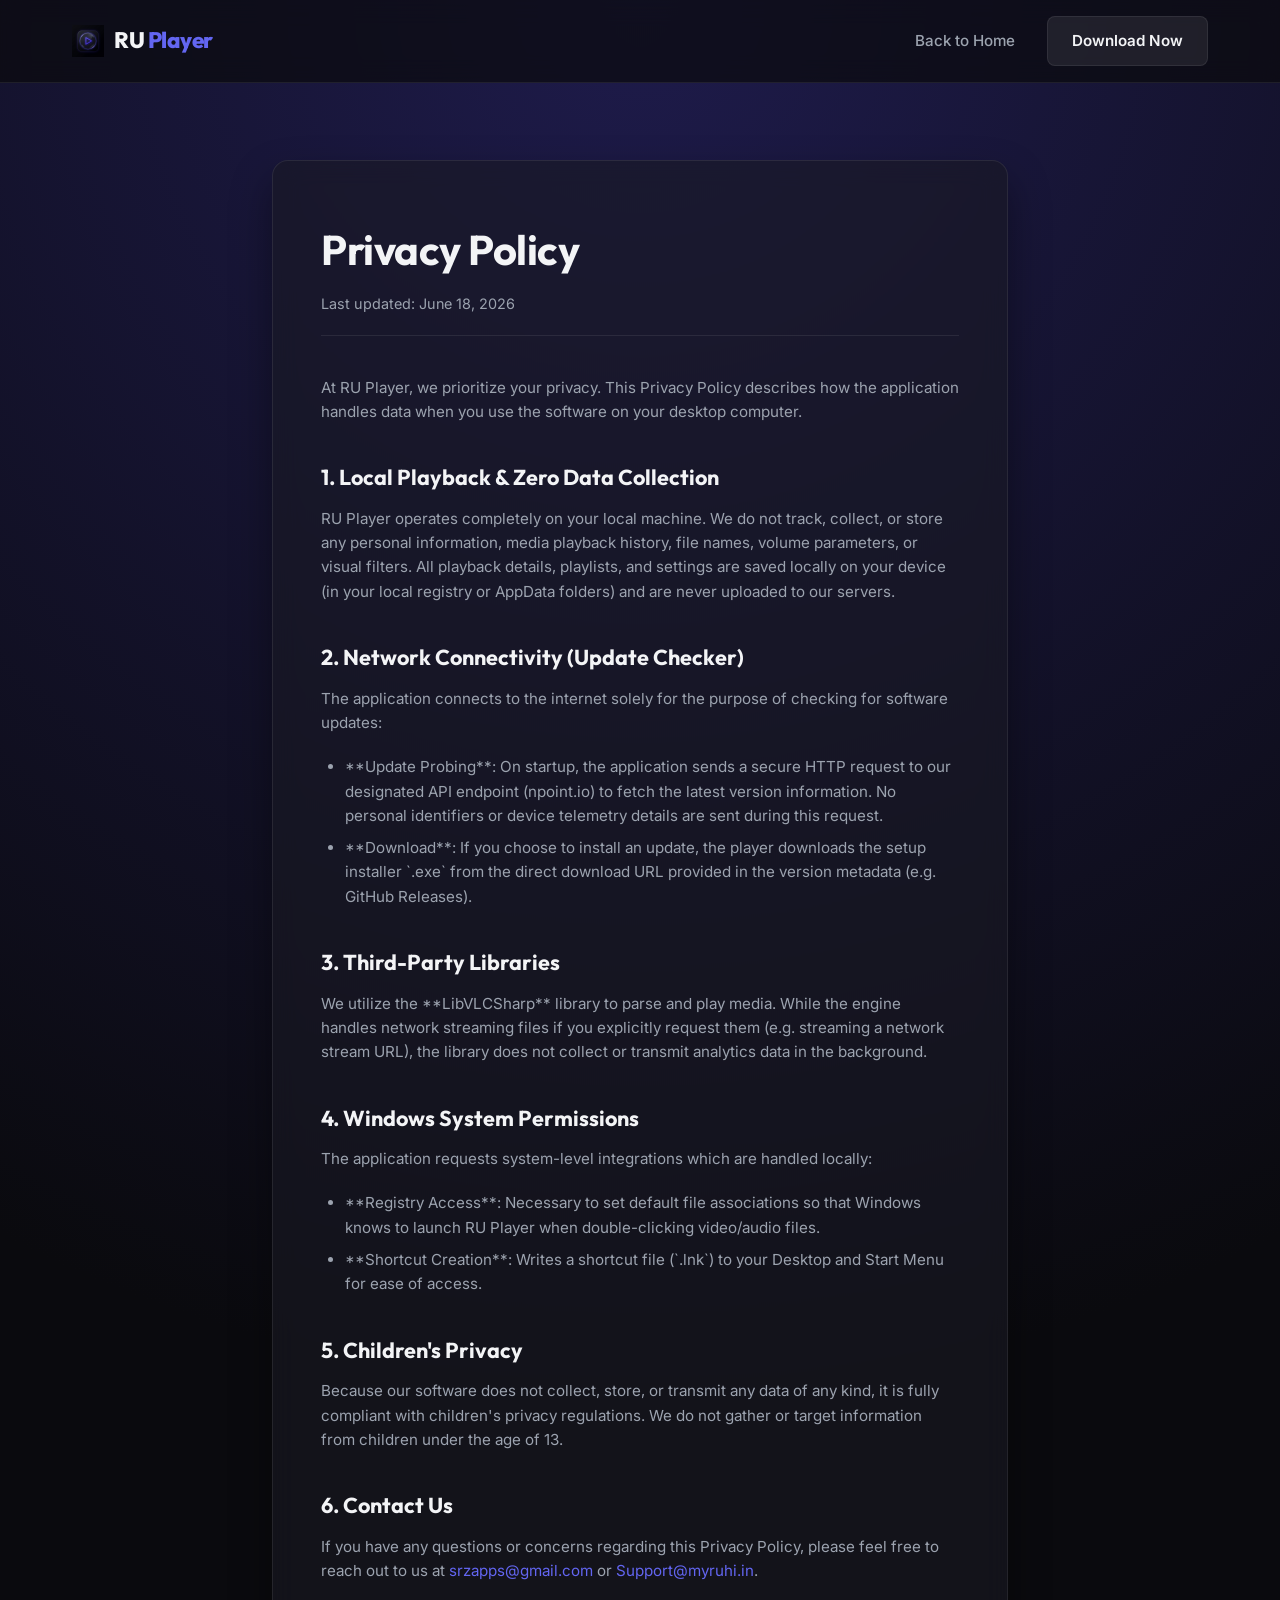
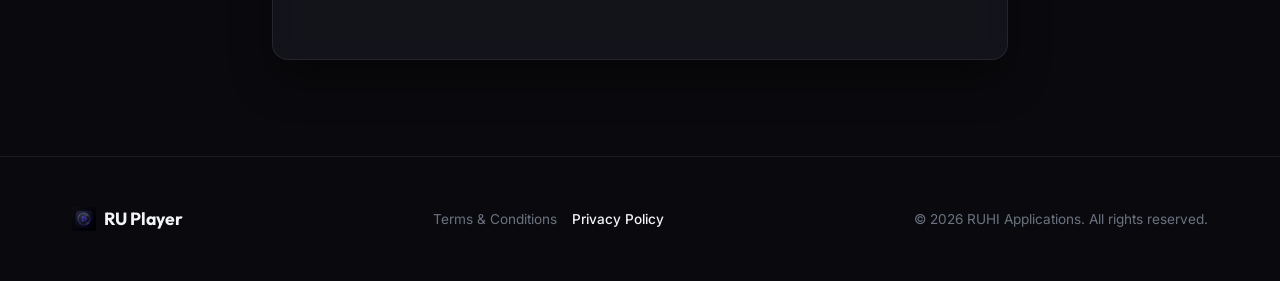
==== privacy.html @ 32004fc9 "Add files via upload" ====
<!DOCTYPE html>
<html lang="en">
<head>
    <meta charset="UTF-8">
    <meta name="viewport" content="width=device-width, initial-scale=1.0">
    <title>Privacy Policy - RU Player</title>
    <!-- Google Fonts -->
    <link rel="preconnect" href="https://fonts.googleapis.com">
    <link rel="preconnect" href="https://fonts.gstatic.com" crossorigin>
    <link href="https://fonts.googleapis.com/css2?family=Inter:wght@300;400;500;600;700&family=Outfit:wght@400;500;600;700;800&display=swap" rel="stylesheet">
    <!-- Stylesheet -->
    <link rel="stylesheet" href="style.css">
</head>
<body>
    <!-- Navbar -->
    <header class="navbar">
        <div class="nav-container">
            <div class="nav-logo">
                <a href="index.html" style="display: flex; align-items: center;">
                    <img src="assets/app_icon.png" alt="RU Player Logo" class="logo-img">
                    <span class="logo-text">RU <span class="accent-text">Player</span></span>
                </a>
            </div>
            <nav class="nav-links">
                <a href="index.html">Back to Home</a>
                <a href="../RU Player Setup.exe" class="btn btn-secondary" download>Download Now</a>
            </nav>
        </div>
    </header>

    <!-- Document Section -->
    <main class="doc-page">
        <div class="doc-container">
            <div class="doc-card">
                <h1 class="doc-title">Privacy Policy</h1>
                <p class="doc-subtitle">Last updated: June 18, 2026</p>
                
                <div class="doc-content">
                    <p>At RU Player, we prioritize your privacy. This Privacy Policy describes how the application handles data when you use the software on your desktop computer.</p>
                    
                    <h3>1. Local Playback &amp; Zero Data Collection</h3>
                    <p>RU Player operates completely on your local machine. We do not track, collect, or store any personal information, media playback history, file names, volume parameters, or visual filters. All playback details, playlists, and settings are saved locally on your device (in your local registry or AppData folders) and are never uploaded to our servers.</p>
                    
                    <h3>2. Network Connectivity (Update Checker)</h3>
                    <p>The application connects to the internet solely for the purpose of checking for software updates:</p>
                    <ul>
                        <li>**Update Probing**: On startup, the application sends a secure HTTP request to our designated API endpoint (npoint.io) to fetch the latest version information. No personal identifiers or device telemetry details are sent during this request.</li>
                        <li>**Download**: If you choose to install an update, the player downloads the setup installer `.exe` from the direct download URL provided in the version metadata (e.g. GitHub Releases).</li>
                    </ul>
                    
                    <h3>3. Third-Party Libraries</h3>
                    <p>We utilize the **LibVLCSharp** library to parse and play media. While the engine handles network streaming files if you explicitly request them (e.g. streaming a network stream URL), the library does not collect or transmit analytics data in the background.</p>
                    
                    <h3>4. Windows System Permissions</h3>
                    <p>The application requests system-level integrations which are handled locally:
                        <ul>
                            <li>**Registry Access**: Necessary to set default file associations so that Windows knows to launch RU Player when double-clicking video/audio files.</li>
                            <li>**Shortcut Creation**: Writes a shortcut file (`.lnk`) to your Desktop and Start Menu for ease of access.</li>
                        </ul>
                    </p>

                    <h3>5. Children's Privacy</h3>
                    <p>Because our software does not collect, store, or transmit any data of any kind, it is fully compliant with children's privacy regulations. We do not gather or target information from children under the age of 13.</p>

                    <h3>6. Contact Us</h3>
                    <p>If you have any questions or concerns regarding this Privacy Policy, please feel free to reach out to us at <a href="mailto:srzapps@gmail.com" style="color: var(--accent);">srzapps@gmail.com</a> or <a href="mailto:Support@myruhi.in" style="color: var(--accent);">Support@myruhi.in</a>.</p>
                </div>
            </div>
        </div>
    </main>

    <!-- Footer -->
    <footer class="footer">
        <div class="container">
            <div class="footer-wrap">
                <div class="footer-brand">
                    <img src="assets/app_icon.png" alt="RU Player Logo" class="footer-logo">
                    <span>RU Player</span>
                </div>
                <div class="footer-links" style="display: flex; gap: 15px;">
                    <a href="terms.html" style="font-size: 0.85rem; color: var(--text-muted);">Terms &amp; Conditions</a>
                    <a href="privacy.html" style="font-size: 0.85rem; color: var(--text-primary); font-weight: 500;">Privacy Policy</a>
                </div>
                <p class="footer-copy">&copy; 2026 RUHI Applications. All rights reserved.</p>
            </div>
        </div>
    </footer>
</body>
</html>
---- style.css ----
/* ==========================================================================
   RU Player Landing Page Stylesheet - Vanilla CSS
   ========================================================================== */

:root {
    --bg-primary: #0a0a0e;
    --bg-secondary: #121217;
    --bg-card: rgba(26, 26, 36, 0.6);
    --border-color: rgba(255, 255, 255, 0.08);
    --border-active: rgba(99, 102, 241, 0.3);
    
    --accent: #6366f1;
    --accent-hover: #4f46e5;
    --accent-glow: rgba(99, 102, 241, 0.15);
    
    --text-primary: #f3f4f6;
    --text-secondary: #9ca3af;
    --text-muted: #6b7280;
    
    --font-heading: 'Outfit', 'Inter', sans-serif;
    --font-body: 'Inter', sans-serif;
    
    --transition-fast: 0.2s ease;
    --transition-normal: 0.35s cubic-bezier(0.16, 1, 0.3, 1);
}

/* Reset & Global */
* {
    margin: 0;
    padding: 0;
    box-sizing: border-box;
}

html {
    scroll-behavior: smooth;
    font-size: 16px;
    background-color: var(--bg-primary);
    color: var(--text-primary);
}

body {
    font-family: var(--font-body);
    line-height: 1.6;
    overflow-x: hidden;
    background: radial-gradient(circle at 50% 0%, #1e1b4b 0%, var(--bg-primary) 70%);
}

.container {
    max-width: 1200px;
    margin: 0 auto;
    padding: 0 2rem;
}

/* Typography */
h1, h2, h3, h4 {
    font-family: var(--font-heading);
    font-weight: 700;
}

a {
    color: inherit;
    text-decoration: none;
    transition: var(--transition-fast);
}

/* Buttons */
.btn {
    display: inline-flex;
    align-items: center;
    justify-content: center;
    padding: 0.75rem 1.5rem;
    border-radius: 8px;
    font-weight: 600;
    font-size: 0.95rem;
    cursor: pointer;
    border: none;
    transition: all var(--transition-normal);
}

.btn-large {
    padding: 0.9rem 2rem;
    font-size: 1.05rem;
}

.btn-primary {
    background-color: var(--accent);
    color: #ffffff;
    box-shadow: 0 4px 14px 0 rgba(99, 102, 241, 0.4);
}

.btn-primary:hover {
    background-color: var(--accent-hover);
    transform: translateY(-2px);
    box-shadow: 0 6px 20px 0 rgba(99, 102, 241, 0.6);
}

.btn-secondary {
    background-color: rgba(255, 255, 255, 0.08);
    color: var(--text-primary);
    border: 1px solid var(--border-color);
}

.btn-secondary:hover {
    background-color: rgba(255, 255, 255, 0.15);
    border-color: rgba(255, 255, 255, 0.2);
}

.btn-tertiary {
    background: transparent;
    color: var(--text-primary);
    padding-left: 0.5rem;
}

.btn-tertiary:hover {
    color: var(--accent);
}

.btn-icon {
    width: 18px;
    height: 18px;
    margin-right: 8px;
}

.btn-icon-right {
    width: 18px;
    height: 18px;
    margin-left: 6px;
    transition: transform var(--transition-fast);
}

.btn-tertiary:hover .btn-icon-right {
    transform: translateX(4px);
}

/* Navbar */
.navbar {
    position: fixed;
    top: 0;
    left: 0;
    right: 0;
    z-index: 1000;
    background-color: rgba(10, 10, 14, 0.7);
    backdrop-filter: blur(12px);
    -webkit-backdrop-filter: blur(12px);
    border-bottom: 1px solid var(--border-color);
    padding: 1rem 0;
}

.nav-container {
    max-width: 1200px;
    margin: 0 auto;
    padding: 0 2rem;
    display: flex;
    justify-content: space-between;
    align-items: center;
}

.nav-logo {
    display: flex;
    align-items: center;
    font-family: var(--font-heading);
    font-size: 1.4rem;
    font-weight: 800;
    letter-spacing: -0.5px;
}

.logo-img {
    width: 32px;
    height: 32px;
    margin-right: 10px;
}

.accent-text {
    color: var(--accent);
}

.nav-links {
    display: flex;
    align-items: center;
    gap: 2rem;
}

.nav-links a:not(.btn) {
    font-weight: 500;
    font-size: 0.95rem;
    color: var(--text-secondary);
}

.nav-links a:not(.btn):hover {
    color: var(--text-primary);
}

/* Hero Section */
.hero {
    position: relative;
    padding-top: 10rem;
    padding-bottom: 6rem;
    overflow: hidden;
}

.hero-container {
    max-width: 1200px;
    margin: 0 auto;
    padding: 0 2rem;
    display: grid;
    grid-template-columns: 1.1fr 0.9fr;
    gap: 4rem;
    align-items: center;
}

.hero-content {
    position: relative;
    z-index: 2;
}

.badge {
    display: inline-block;
    padding: 0.35rem 0.85rem;
    background: rgba(99, 102, 241, 0.15);
    border: 1px solid rgba(99, 102, 241, 0.25);
    border-radius: 100px;
    font-size: 0.8rem;
    font-weight: 600;
    color: #a5b4fc;
    margin-bottom: 1.5rem;
}

.hero-title {
    font-size: 3.5rem;
    line-height: 1.15;
    letter-spacing: -1.5px;
    margin-bottom: 1.5rem;
}

.gradient-text {
    background: linear-gradient(135deg, #a5b4fc 0%, #6366f1 100%);
    -webkit-background-clip: text;
    -webkit-text-fill-color: transparent;
}

.hero-subtitle {
    font-size: 1.1rem;
    color: var(--text-secondary);
    margin-bottom: 2.5rem;
}

.hero-actions {
    display: flex;
    align-items: center;
    gap: 1.5rem;
    margin-bottom: 2.5rem;
}

.hero-specs {
    display: flex;
    gap: 1.5rem;
    font-size: 0.85rem;
    color: var(--text-muted);
}

.spec-item .bullet {
    color: var(--accent);
    margin-right: 4px;
    font-weight: bold;
}

/* Hero Visual & Mockup Frame */
.hero-visual {
    position: relative;
    z-index: 2;
}

.mockup-wrapper {
    position: relative;
    width: 100%;
}

.mockup-glow {
    position: absolute;
    top: 50%;
    left: 50%;
    transform: translate(-50%, -50%);
    width: 120%;
    height: 120%;
    background: radial-gradient(circle, rgba(99, 102, 241, 0.15) 0%, transparent 60%);
    z-index: 1;
    pointer-events: none;
}

.app-mockup {
    position: relative;
    z-index: 2;
    width: 100%;
    height: auto;
    border-radius: 12px;
    border: 1px solid var(--border-color);
    box-shadow: 0 20px 40px rgba(0, 0, 0, 0.6);
    transform: perspective(1000px) rotateY(-10deg) rotateX(5deg);
    transition: transform var(--transition-normal);
}

.mockup-wrapper:hover .app-mockup {
    transform: perspective(1000px) rotateY(-3deg) rotateX(2deg) scale(1.02);
}

/* Features Section */
.features {
    padding: 6rem 0;
    position: relative;
    background-color: #0b0b10;
}

.section-header {
    text-align: center;
    max-width: 700px;
    margin: 0 auto 4rem auto;
}

.section-title {
    font-size: 2.4rem;
    letter-spacing: -0.5px;
    margin-bottom: 1rem;
}

.section-subtitle {
    font-size: 1.1rem;
    color: var(--text-secondary);
}

.features-grid {
    display: grid;
    grid-template-columns: repeat(auto-fit, minmax(320px, 1fr));
    gap: 2rem;
}

.feature-card {
    background-color: var(--bg-card);
    border: 1px solid var(--border-color);
    border-radius: 16px;
    padding: 2.5rem 2rem;
    backdrop-filter: blur(10px);
    -webkit-backdrop-filter: blur(10px);
    transition: all var(--transition-normal);
}

.feature-card:hover {
    transform: translateY(-5px);
    border-color: var(--border-active);
    box-shadow: 0 10px 30px rgba(99, 102, 241, 0.05);
}

.icon-wrapper {
    width: 48px;
    height: 48px;
    border-radius: 10px;
    display: flex;
    align-items: center;
    justify-content: center;
    margin-bottom: 1.5rem;
}

.feature-icon {
    width: 24px;
    height: 24px;
}

/* Colors for icon wrapper */
.bg-indigo { background: rgba(99, 102, 241, 0.15); color: #818cf8; }
.bg-blue { background: rgba(59, 130, 246, 0.15); color: #60a5fa; }
.bg-cyan { background: rgba(6, 182, 212, 0.15); color: #22d3ee; }
.bg-violet { background: rgba(139, 92, 246, 0.15); color: #a78bfa; }
.bg-purple { background: rgba(168, 85, 247, 0.15); color: #c084fc; }
.bg-pink { background: rgba(236, 72, 153, 0.15); color: #f472b6; }

.feature-card-title {
    font-size: 1.25rem;
    font-weight: 600;
    margin-bottom: 0.75rem;
    color: var(--text-primary);
}

.feature-card-desc {
    font-size: 0.95rem;
    color: var(--text-secondary);
}

/* Interactive Demonstration Section */
.interface {
    padding: 6rem 0;
    background-color: var(--bg-primary);
}

.split-layout {
    display: grid;
    grid-template-columns: 1.1fr 0.9fr;
    gap: 5rem;
    align-items: center;
}

.layout-visual {
    width: 100%;
}

.app-window-frame {
    width: 100%;
    background-color: #16161a;
    border-radius: 12px;
    border: 1.5px solid var(--border-color);
    box-shadow: 0 25px 50px -12px rgba(0, 0, 0, 0.7);
    overflow: hidden;
}

.frame-header {
    height: 38px;
    background-color: #0f0f12;
    border-bottom: 1px solid var(--border-color);
    display: flex;
    align-items: center;
    padding: 0 0 0 1rem;
    position: relative;
}

.frame-logo-title {
    display: flex;
    align-items: center;
    gap: 8px;
}

.frame-icon-img {
    width: 16px;
    height: 16px;
}

.frame-title {
    font-size: 0.75rem;
    color: var(--text-secondary);
    font-weight: 500;
}

.frame-controls {
    display: flex;
    margin-left: auto;
    height: 100%;
}

.win-btn {
    width: 46px;
    height: 100%;
    display: flex;
    align-items: center;
    justify-content: center;
    font-size: 0.9rem;
    color: var(--text-secondary);
    cursor: pointer;
    transition: background-color var(--transition-fast);
}

.win-btn:hover {
    background-color: rgba(255, 255, 255, 0.08);
    color: #ffffff;
}

.win-btn.close:hover {
    background-color: #e81123;
    color: #ffffff;
}

.frame-body {
    padding: 0;
}

.player-view {
    height: 280px;
    background-color: #000000;
    position: relative;
    display: flex;
    align-items: center;
    justify-content: center;
}

.audio-only-view {
    display: none;
    flex-direction: column;
    align-items: center;
    justify-content: center;
    text-align: center;
    width: 100%;
    height: 100%;
    background-color: #0d0d12;
}

.audio-note {
    width: 64px;
    height: 64px;
    border-radius: 50%;
    background: rgba(99, 102, 241, 0.15);
    border: 1px solid var(--accent);
    display: flex;
    align-items: center;
    justify-content: center;
    margin-bottom: 12px;
}

.audio-note svg {
    width: 28px;
    height: 28px;
}

.audio-title {
    font-size: 1rem;
    font-weight: 600;
    color: #ffffff;
    margin-bottom: 4px;
}

.audio-mode {
    font-size: 0.75rem;
    color: var(--text-muted);
}

.video-overlay-view {
    display: flex;
    width: 100%;
    height: 100%;
    background: linear-gradient(rgba(0, 0, 0, 0.4), rgba(0, 0, 0, 0.6)), url('assets/ruplayer_mockup.png') center/cover no-repeat;
    align-items: center;
    justify-content: center;
}

.video-play-btn {
    width: 54px;
    height: 54px;
    border-radius: 50%;
    background-color: rgba(99, 102, 241, 0.9);
    display: flex;
    align-items: center;
    justify-content: center;
    color: #ffffff;
    cursor: pointer;
    transition: transform var(--transition-fast);
}

.video-play-btn svg {
    width: 20px;
    height: 20px;
    margin-left: 3px;
}

.video-play-btn:hover {
    transform: scale(1.1);
}

.update-popup-mock {
    display: none;
    position: absolute;
    top: 0;
    left: 0;
    right: 0;
    bottom: 0;
    background-color: rgba(10, 10, 14, 0.85);
    align-items: center;
    justify-content: center;
}

.popup-box {
    width: 320px;
    background-color: #1c1c22;
    border: 1.5px solid var(--accent);
    border-radius: 10px;
    padding: 1.25rem;
    box-shadow: 0 10px 25px rgba(0, 0, 0, 0.5);
    display: flex;
    flex-direction: column;
}

.popup-title {
    font-size: 1.1rem;
    font-weight: 700;
    color: #ffffff;
    margin-bottom: 2px;
}

.popup-subtitle {
    font-size: 0.75rem;
    color: var(--text-secondary);
    margin-bottom: 12px;
}

.popup-bar {
    height: 6px;
    background-color: rgba(255, 255, 255, 0.1);
    border-radius: 3px;
    margin-bottom: 16px;
    overflow: hidden;
}

.progress-fill {
    width: 0%;
    height: 100%;
    background-color: var(--accent);
    transition: width 0.1s linear;
}

.popup-actions {
    display: flex;
    justify-content: flex-end;
    gap: 8px;
}

.popup-btn {
    padding: 0.45rem 1rem;
    font-size: 0.8rem;
    font-weight: 600;
    border-radius: 4px;
    border: none;
    cursor: pointer;
    transition: var(--transition-fast);
}

.popup-btn.flat {
    background-color: transparent;
    color: var(--text-secondary);
}

.popup-btn.flat:hover {
    color: #ffffff;
    background-color: rgba(255, 255, 255, 0.05);
}

.popup-btn.accent {
    background-color: var(--accent);
    color: #ffffff;
}

.popup-btn.accent:hover {
    background-color: var(--accent-hover);
}

/* Layout Content (Interface Controls) */
.layout-content {
    display: flex;
    flex-direction: column;
}

.section-desc {
    color: var(--text-secondary);
    font-size: 1.05rem;
    margin-bottom: 2rem;
}

.toggle-panel {
    display: flex;
    gap: 10px;
    margin-bottom: 2rem;
    background-color: rgba(255, 255, 255, 0.03);
    border: 1px solid var(--border-color);
    padding: 6px;
    border-radius: 10px;
}

.toggle-btn {
    flex: 1;
    padding: 0.75rem;
    border-radius: 8px;
    border: none;
    background-color: transparent;
    color: var(--text-secondary);
    font-weight: 600;
    cursor: pointer;
    transition: all var(--transition-fast);
}

.toggle-btn:hover {
    color: #ffffff;
}

.toggle-btn.active {
    background-color: var(--accent);
    color: #ffffff;
    box-shadow: 0 4px 10px rgba(99, 102, 241, 0.25);
}

.details-box {
    min-height: 120px;
}

.details-item {
    display: none;
}

.details-item.active {
    display: block;
    animation: fadeIn 0.4s ease;
}

.details-item h4 {
    font-size: 1.2rem;
    margin-bottom: 0.5rem;
}

.details-item p {
    color: var(--text-secondary);
    font-size: 0.95rem;
}

@keyframes fadeIn {
    from { opacity: 0; transform: translateY(4px); }
    to { opacity: 1; transform: translateY(0); }
}

/* Download Section */
.download-section {
    padding: 6rem 0;
    background-color: #0b0b10;
}

.download-card {
    position: relative;
    background: radial-gradient(100% 100% at 0% 0%, #1e1b4b 0%, #111115 100%);
    border: 1.5px solid var(--border-color);
    border-radius: 24px;
    padding: 4.5rem 3rem;
    text-align: center;
    overflow: hidden;
}

.download-card-glow {
    position: absolute;
    bottom: -150px;
    right: -150px;
    width: 300px;
    height: 300px;
    background: radial-gradient(circle, rgba(99, 102, 241, 0.2) 0%, transparent 70%);
    pointer-events: none;
}

.download-title {
    font-size: 2.8rem;
    letter-spacing: -1px;
    margin-bottom: 1rem;
}

.download-desc {
    font-size: 1.15rem;
    color: var(--text-secondary);
    max-width: 650px;
    margin: 0 auto 2.5rem auto;
}

.download-btns {
    margin-bottom: 2rem;
}

.download-details {
    display: flex;
    justify-content: center;
    align-items: center;
    gap: 15px;
    font-size: 0.85rem;
    color: var(--text-muted);
}

.separator {
    color: rgba(255, 255, 255, 0.15);
}

/* Footer */
.footer {
    border-top: 1px solid var(--border-color);
    padding: 3rem 0;
    background-color: var(--bg-primary);
}

.footer-wrap {
    display: flex;
    justify-content: space-between;
    align-items: center;
}

.footer-brand {
    display: flex;
    align-items: center;
    font-family: var(--font-heading);
    font-weight: 700;
    font-size: 1.1rem;
}

.footer-logo {
    width: 24px;
    height: 24px;
    margin-right: 8px;
}

.footer-copy {
    font-size: 0.85rem;
    color: var(--text-muted);
}

/* ==========================================================================
   Responsive Breakpoints
   ========================================================================== */

@media (max-width: 992px) {
    .hero-container {
        grid-template-columns: 1fr;
        text-align: center;
        gap: 3rem;
    }
    
    .hero-actions {
        justify-content: center;
    }
    
    .hero-specs {
        justify-content: center;
    }
    
    .app-mockup {
        transform: none;
    }
    
    .mockup-wrapper:hover .app-mockup {
        transform: scale(1.01);
    }
    
    .split-layout {
        grid-template-columns: 1fr;
        gap: 3rem;
    }
}

@media (max-width: 768px) {
    .navbar {
        padding: 0.75rem 0;
    }
    
    .nav-links a:not(.btn) {
        display: none; /* Hide standard links on mobile to save space */
    }
    
    .hero-title {
        font-size: 2.8rem;
    }
    
    .download-card {
        padding: 3rem 1.5rem;
    }
    
    .download-title {
        font-size: 2.2rem;
    }
    
    .download-details {
        flex-direction: column;
        gap: 8px;
    }
    
    .download-details .separator {
        display: none;
    }
    
    .footer-wrap {
        flex-direction: column;
        gap: 1.5rem;
    }
}

/* ==========================================================================
   Legal Document Page Styling
   ========================================================================== */
.doc-page {
    padding-top: 10rem;
    padding-bottom: 6rem;
    position: relative;
}

.doc-container {
    max-width: 800px;
    margin: 0 auto;
    padding: 0 2rem;
    position: relative;
    z-index: 2;
}

.doc-card {
    background-color: var(--bg-card);
    border: 1px solid var(--border-color);
    border-radius: 16px;
    padding: 3.5rem 3rem;
    backdrop-filter: blur(12px);
    -webkit-backdrop-filter: blur(12px);
    box-shadow: 0 20px 40px rgba(0, 0, 0, 0.4);
}

.doc-title {
    font-size: 2.6rem;
    margin-bottom: 0.5rem;
    letter-spacing: -0.5px;
    font-family: var(--font-heading);
}

.doc-subtitle {
    color: var(--text-secondary);
    font-size: 0.9rem;
    margin-bottom: 2.5rem;
    border-bottom: 1px solid var(--border-color);
    padding-bottom: 1.25rem;
}

.doc-content h3 {
    font-size: 1.35rem;
    margin-top: 2.25rem;
    margin-bottom: 0.75rem;
    color: var(--text-primary);
    font-family: var(--font-heading);
}

.doc-content p {
    color: var(--text-secondary);
    margin-bottom: 1.25rem;
    font-size: 0.95rem;
}

.doc-content ul {
    color: var(--text-secondary);
    margin-left: 1.5rem;
    margin-bottom: 1.5rem;
    font-size: 0.95rem;
}

.doc-content li {
    margin-bottom: 0.5rem;
}

@media (max-width: 768px) {
    .doc-card {
        padding: 2rem 1.5rem;
    }
    .doc-title {
        font-size: 2rem;
    }
}
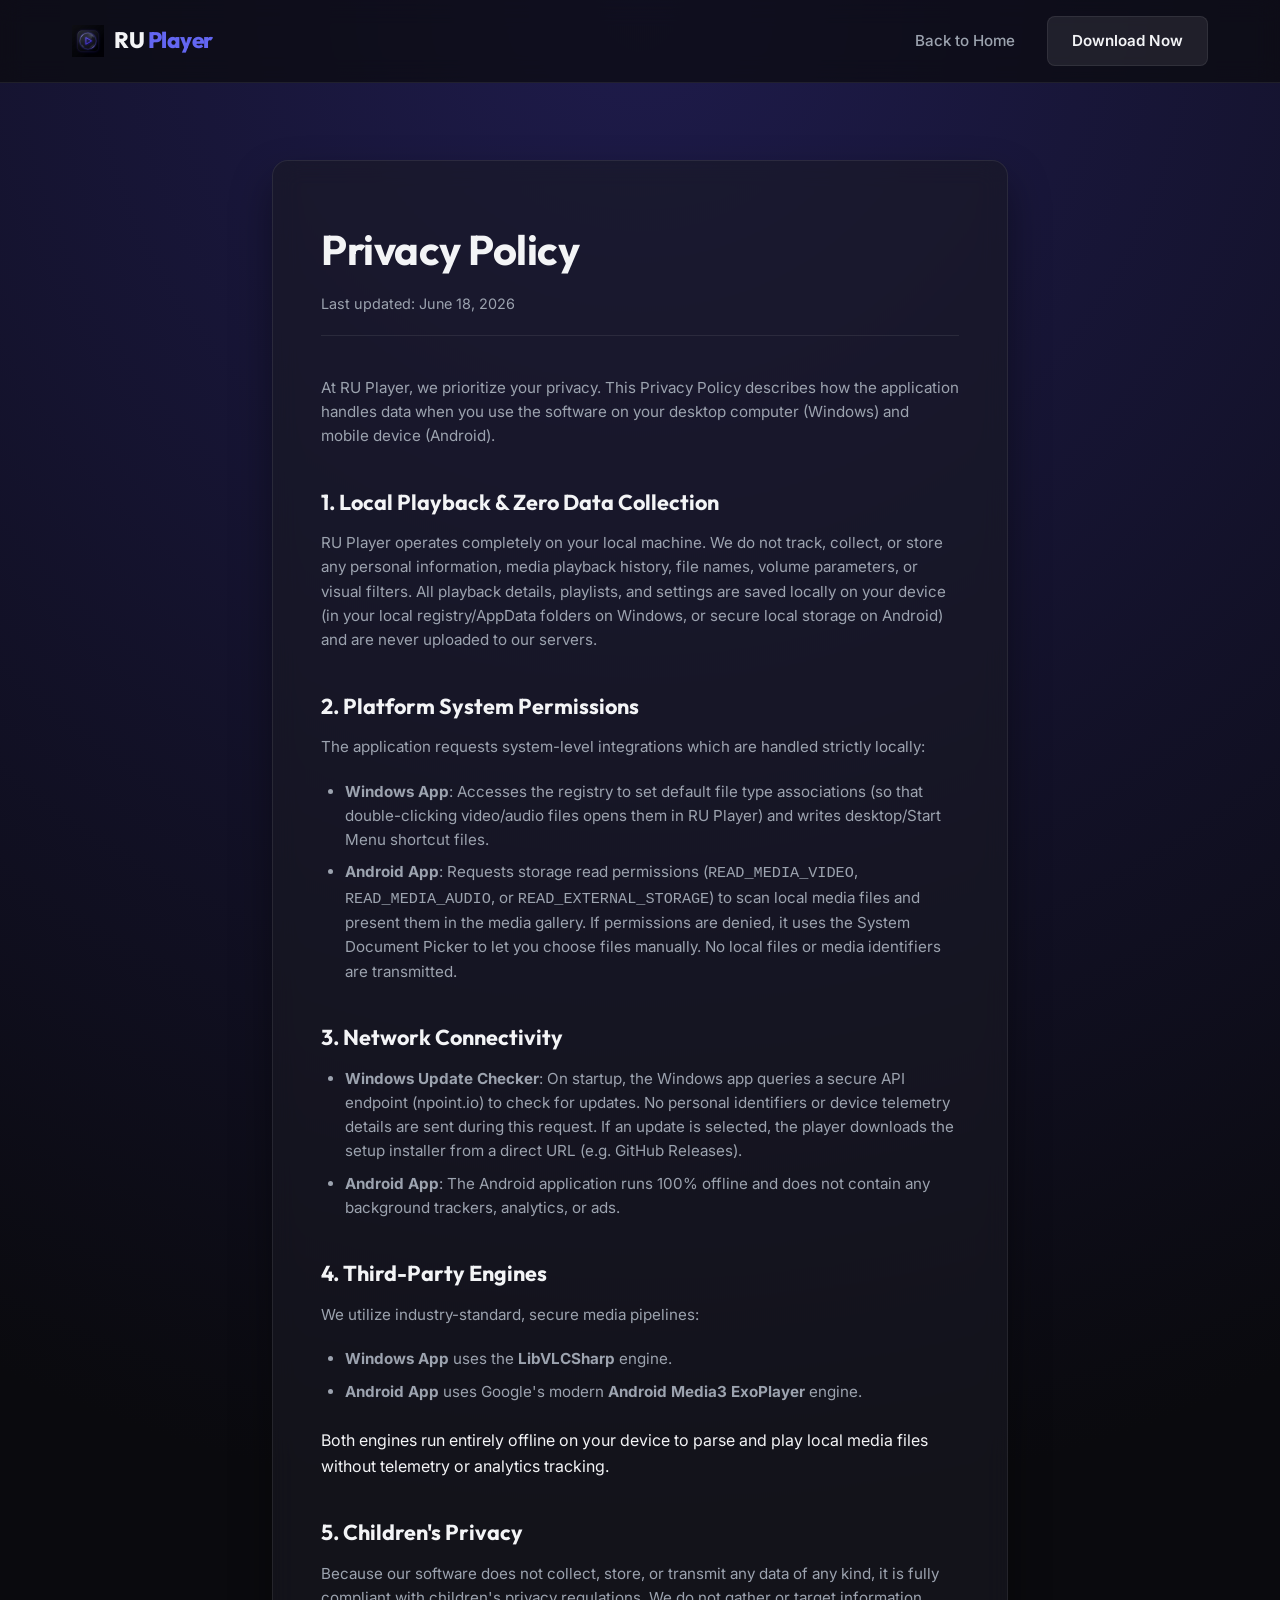
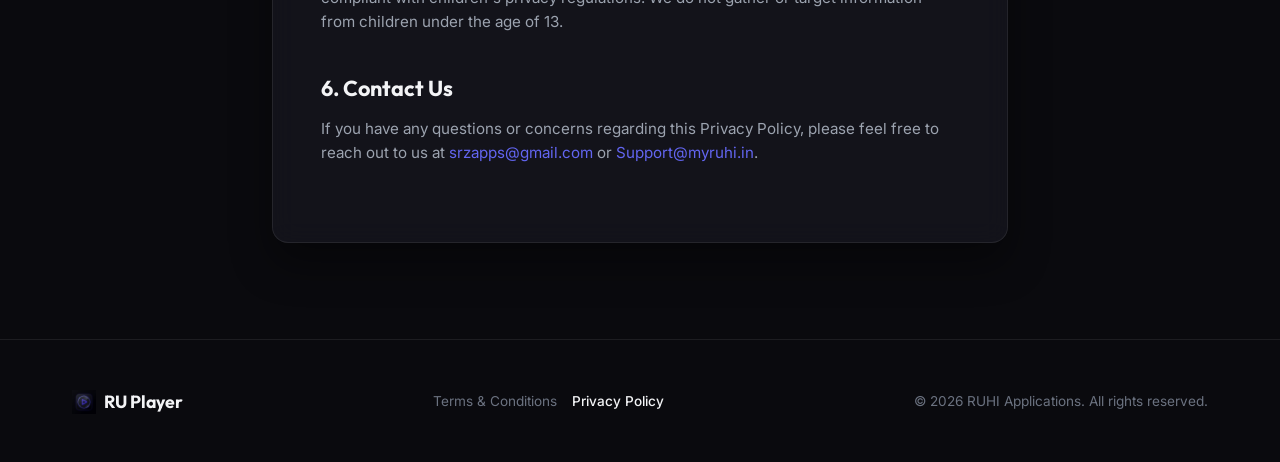
==== commit 3ac89ad1: "Add files via upload" ====
--- a/privacy.html
+++ b/privacy.html
@@ -36,27 +36,32 @@
                 <p class="doc-subtitle">Last updated: June 18, 2026</p>
                 
                 <div class="doc-content">
-                    <p>At RU Player, we prioritize your privacy. This Privacy Policy describes how the application handles data when you use the software on your desktop computer.</p>
+                    <p>At RU Player, we prioritize your privacy. This Privacy Policy describes how the application handles data when you use the software on your desktop computer (Windows) and mobile device (Android).</p>
                     
                     <h3>1. Local Playback &amp; Zero Data Collection</h3>
-                    <p>RU Player operates completely on your local machine. We do not track, collect, or store any personal information, media playback history, file names, volume parameters, or visual filters. All playback details, playlists, and settings are saved locally on your device (in your local registry or AppData folders) and are never uploaded to our servers.</p>
+                    <p>RU Player operates completely on your local machine. We do not track, collect, or store any personal information, media playback history, file names, volume parameters, or visual filters. All playback details, playlists, and settings are saved locally on your device (in your local registry/AppData folders on Windows, or secure local storage on Android) and are never uploaded to our servers.</p>
                     
-                    <h3>2. Network Connectivity (Update Checker)</h3>
-                    <p>The application connects to the internet solely for the purpose of checking for software updates:</p>
+                    <h3>2. Platform System Permissions</h3>
+                    <p>The application requests system-level integrations which are handled strictly locally:
+                        <ul>
+                            <li><strong>Windows App</strong>: Accesses the registry to set default file type associations (so that double-clicking video/audio files opens them in RU Player) and writes desktop/Start Menu shortcut files.</li>
+                            <li><strong>Android App</strong>: Requests storage read permissions (<code>READ_MEDIA_VIDEO</code>, <code>READ_MEDIA_AUDIO</code>, or <code>READ_EXTERNAL_STORAGE</code>) to scan local media files and present them in the media gallery. If permissions are denied, it uses the System Document Picker to let you choose files manually. No local files or media identifiers are transmitted.</li>
+                        </ul>
+                    </p>
+
+                    <h3>3. Network Connectivity</h3>
                     <ul>
-                        <li>**Update Probing**: On startup, the application sends a secure HTTP request to our designated API endpoint (npoint.io) to fetch the latest version information. No personal identifiers or device telemetry details are sent during this request.</li>
-                        <li>**Download**: If you choose to install an update, the player downloads the setup installer `.exe` from the direct download URL provided in the version metadata (e.g. GitHub Releases).</li>
+                        <li><strong>Windows Update Checker</strong>: On startup, the Windows app queries a secure API endpoint (npoint.io) to check for updates. No personal identifiers or device telemetry details are sent during this request. If an update is selected, the player downloads the setup installer from a direct URL (e.g. GitHub Releases).</li>
+                        <li><strong>Android App</strong>: The Android application runs 100% offline and does not contain any background trackers, analytics, or ads.</li>
                     </ul>
-                    
-                    <h3>3. Third-Party Libraries</h3>
-                    <p>We utilize the **LibVLCSharp** library to parse and play media. While the engine handles network streaming files if you explicitly request them (e.g. streaming a network stream URL), the library does not collect or transmit analytics data in the background.</p>
-                    
-                    <h3>4. Windows System Permissions</h3>
-                    <p>The application requests system-level integrations which are handled locally:
+
+                    <h3>4. Third-Party Engines</h3>
+                    <p>We utilize industry-standard, secure media pipelines:
                         <ul>
-                            <li>**Registry Access**: Necessary to set default file associations so that Windows knows to launch RU Player when double-clicking video/audio files.</li>
-                            <li>**Shortcut Creation**: Writes a shortcut file (`.lnk`) to your Desktop and Start Menu for ease of access.</li>
+                            <li><strong>Windows App</strong> uses the <strong>LibVLCSharp</strong> engine.</li>
+                            <li><strong>Android App</strong> uses Google's modern <strong>Android Media3 ExoPlayer</strong> engine.</li>
                         </ul>
+                        Both engines run entirely offline on your device to parse and play local media files without telemetry or analytics tracking.
                     </p>
 
                     <h3>5. Children's Privacy</h3>
